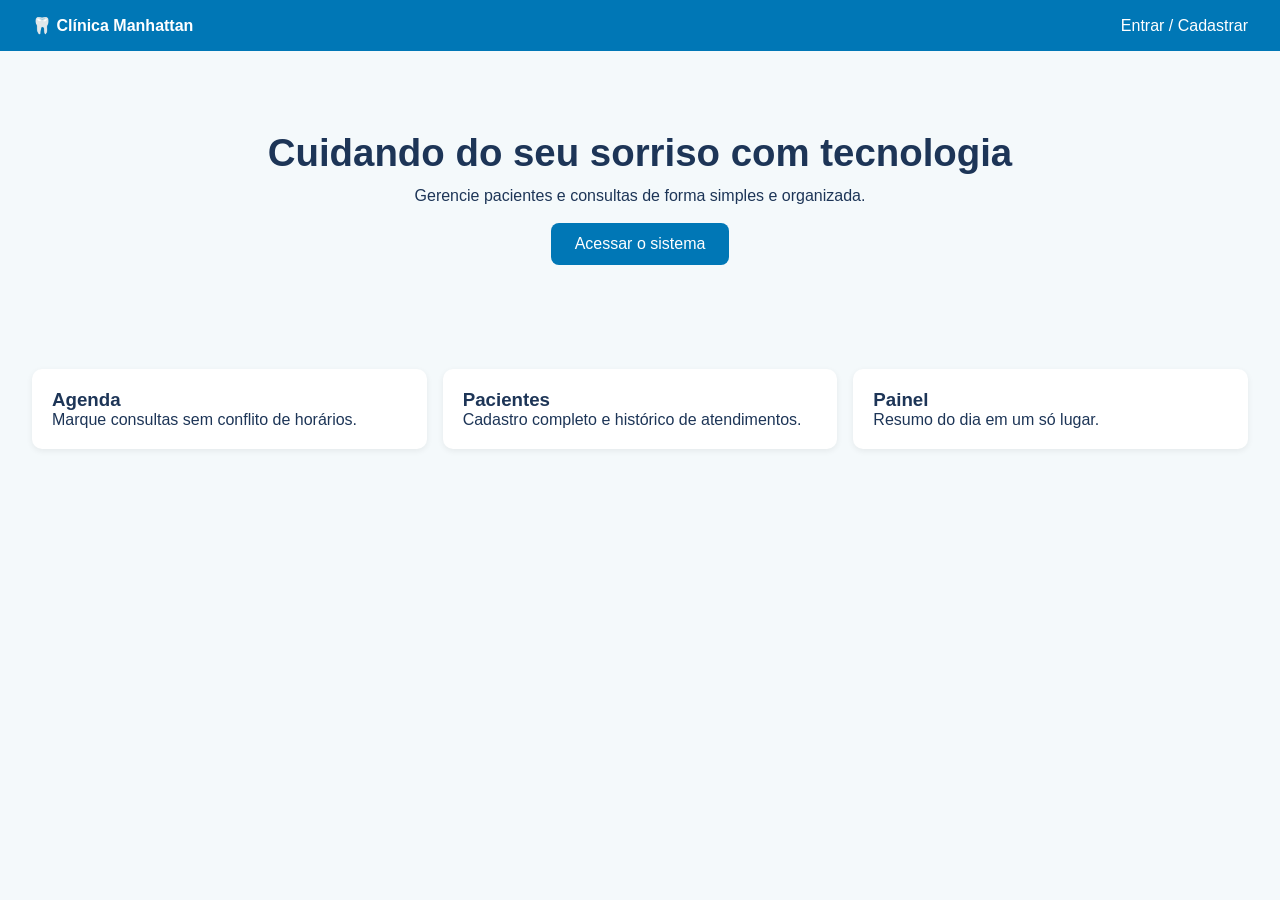
==== index.html @ 1cda0d14 "feat: adiciona tela inicial e estilos base" ====
<!DOCTYPE html>
<html lang="pt-BR">

<head>
    <meta charset="UTF-8">
    <meta name="viewport" content="width=device-width, initial-scale=1">
    <title>Clínica Manhattan - Clínica Odontológica</title>
    <link rel="stylesheet" href="css/style.css">
</head>

<body>
    <header>
        <strong>🦷 Clínica Manhattan</strong>
        <nav><a href="login.html">Entrar / Cadastrar</a></nav>
    </header>
    <section class="hero">
        <h1>Cuidando do seu sorriso com tecnologia</h1>
        <p>Gerencie pacientes e consultas de forma simples e organizada.</p><br>
        <a class="btn" href="login.html">Acessar o sistema</a>
    </section>
    <section class="cards">
        <div class="card">
            <h3>Agenda</h3>
            <p>Marque consultas sem conflito de horários.</p>
        </div>
        <div class="card">
            <h3>Pacientes</h3>
            <p>Cadastro completo e histórico de atendimentos.</p>
        </div>
        <div class="card">
            <h3>Painel</h3>
            <p>Resumo do dia em um só lugar.</p>
        </div>
    </section>
</body>

</html>
---- css/style.css ----
* {
    box-sizing: border-box;
    margin: 0;
    font-family: Arial, sans-serif;
}

body {
    background: #f4f9fb;
    color: #1d3557;
}

header {
    background: #0077b6;
    color: #fff;
    padding: 16px 32px;
    display: flex;
    justify-content: space-between;
    align-items: center;
}

header a {
    color: #fff;
    text-decoration: none;
    margin-left: 16px;
}

.hero {
    text-align: center;
    padding: 80px 20px;
}

.hero h1 {
    font-size: 2.4rem;
    margin-bottom: 12px;
}

.btn {
    display: inline-block;
    background: #0077b6;
    color: #fff;
    border: 0;
    padding: 12px 24px;
    border-radius: 8px;
    cursor: pointer;
    text-decoration: none;
}

.cards {
    display: grid;
    grid-template-columns: repeat(auto-fit, minmax(200px, 1fr));
    gap: 16px;
    padding: 24px 32px;
}

.card {
    background: #fff;
    padding: 20px;
    border-radius: 10px;
    box-shadow: 0 2px 6px #0001;
}

form {
    background: #fff;
    max-width: 380px;
    margin: 40px auto;
    padding: 24px;
    border-radius: 10px;
    box-shadow: 0 2px 6px #0001;
}

form input,
form select {
    width: 100%;
    padding: 10px;
    margin: 8px 0 14px;
    border: 1px solid #ccc;
    border-radius: 6px;
}

table {
    width: 100%;
    background: #fff;
    border-collapse: collapse;
}

th,
td {
    padding: 10px;
    border-bottom: 1px solid #eee;
    text-align: left;
}

.container {
    padding: 24px 32px;
}
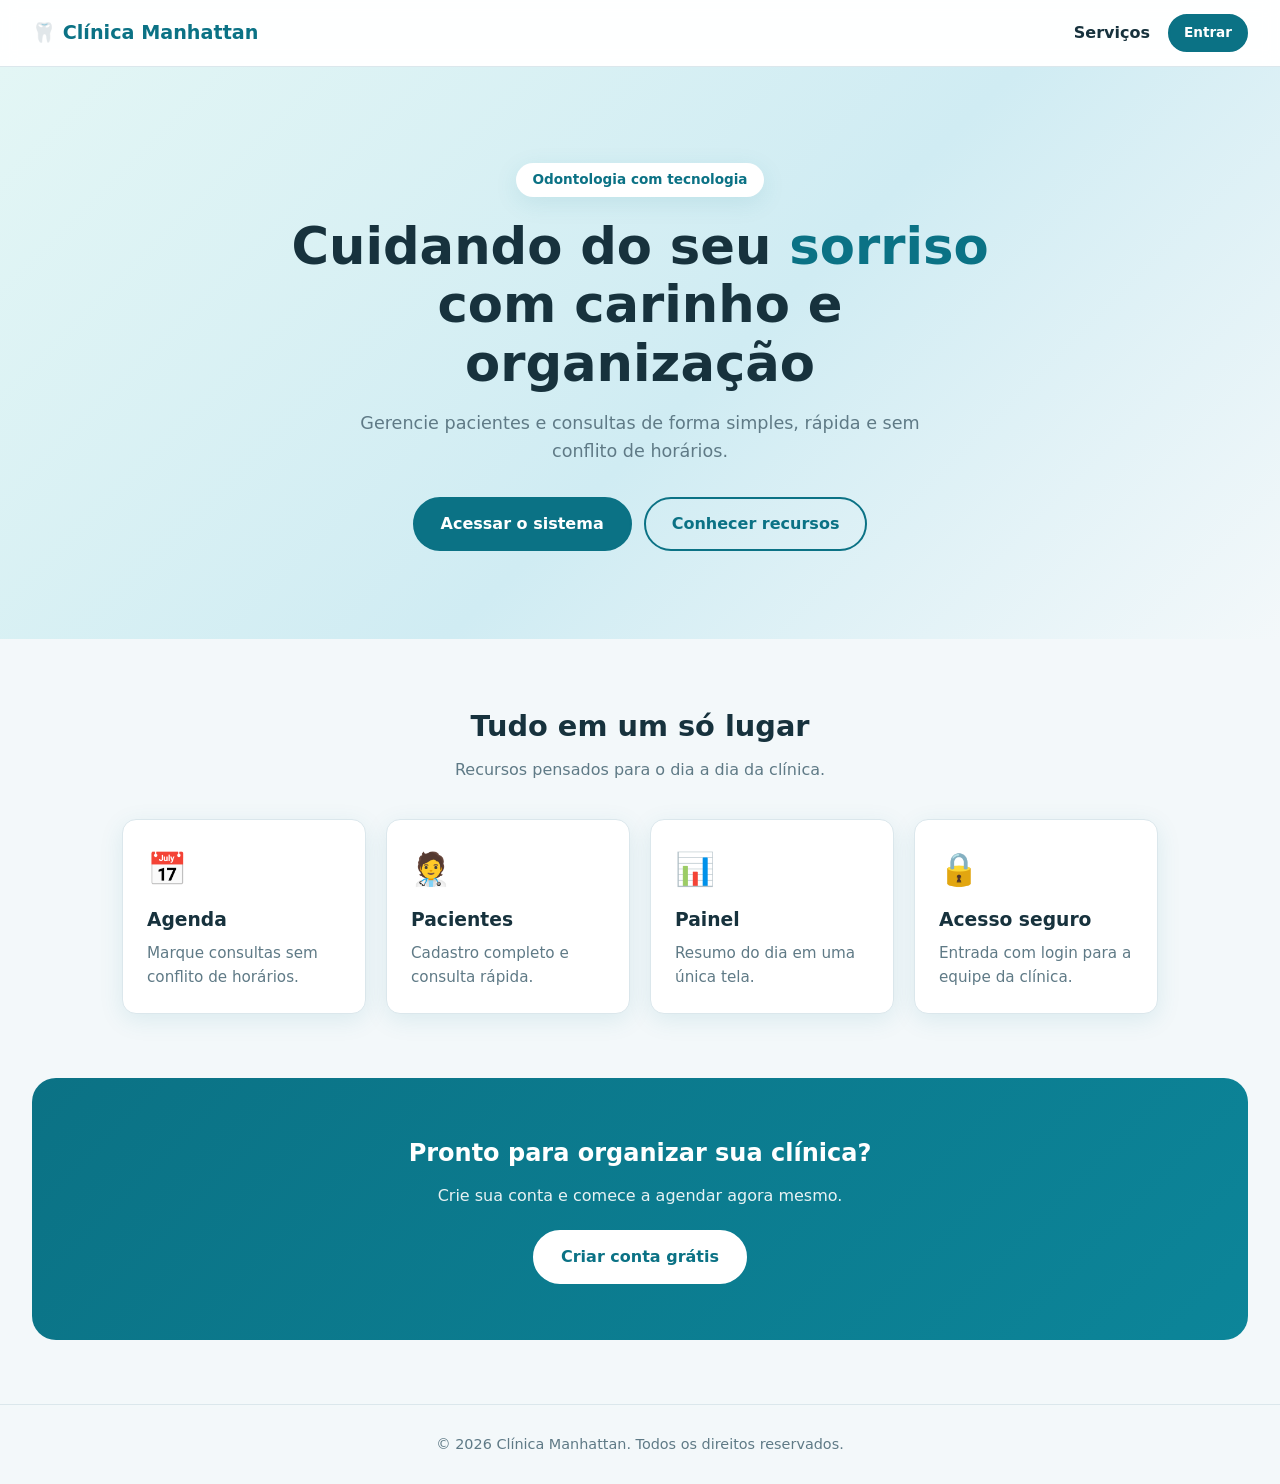
==== commit 623603be: "feat: moderniza tela inicial e login com abas" ====
--- a/index.html
+++ b/index.html
@@ -11,27 +11,52 @@
 <body>
     <header>
         <strong>🦷 Clínica Manhattan</strong>
-        <nav><a href="login.html">Entrar / Cadastrar</a></nav>
+        <nav>
+            <a href="#servicos">Serviços</a>
+            <a href="login.html" class="btn btn-sm">Entrar</a>
+        </nav>
     </header>
+
     <section class="hero">
-        <h1>Cuidando do seu sorriso com tecnologia</h1>
-        <p>Gerencie pacientes e consultas de forma simples e organizada.</p><br>
-        <a class="btn" href="login.html">Acessar o sistema</a>
-    </section>
-    <section class="cards">
-        <div class="card">
-            <h3>Agenda</h3>
-            <p>Marque consultas sem conflito de horários.</p>
-        </div>
-        <div class="card">
-            <h3>Pacientes</h3>
-            <p>Cadastro completo e histórico de atendimentos.</p>
-        </div>
-        <div class="card">
-            <h3>Painel</h3>
-            <p>Resumo do dia em um só lugar.</p>
+        <span class="selo">Odontologia com tecnologia</span>
+        <h1>Cuidando do seu <span>sorriso</span> com carinho e organização</h1>
+        <p>Gerencie pacientes e consultas de forma simples, rápida e sem conflito de horários.</p>
+        <div class="acoes">
+            <a class="btn" href="login.html">Acessar o sistema</a>
+            <a class="btn btn-outline" href="#servicos">Conhecer recursos</a>
         </div>
     </section>
+
+    <section class="secao" id="servicos">
+        <h2>Tudo em um só lugar</h2>
+        <p class="sub">Recursos pensados para o dia a dia da clínica.</p>
+        <div class="cards">
+            <div class="card"><span class="icone">📅</span>
+                <h3>Agenda</h3>
+                <p>Marque consultas sem conflito de horários.</p>
+            </div>
+            <div class="card"><span class="icone">🧑‍⚕️</span>
+                <h3>Pacientes</h3>
+                <p>Cadastro completo e consulta rápida.</p>
+            </div>
+            <div class="card"><span class="icone">📊</span>
+                <h3>Painel</h3>
+                <p>Resumo do dia em uma única tela.</p>
+            </div>
+            <div class="card"><span class="icone">🔒</span>
+                <h3>Acesso seguro</h3>
+                <p>Entrada com login para a equipe da clínica.</p>
+            </div>
+        </div>
+    </section>
+
+    <section class="cta">
+        <h2>Pronto para organizar sua clínica?</h2>
+        <p>Crie sua conta e comece a agendar agora mesmo.</p>
+        <a class="btn" href="login.html">Criar conta grátis</a>
+    </section>
+
+    <footer>© 2026 Clínica Manhattan. Todos os direitos reservados.</footer>
 </body>
 
 </html>
--- a/css/style.css
+++ b/css/style.css
@@ -1,95 +1,463 @@
+:root {
+    --primary: #0b7285;
+    --primary-dark: #095c6b;
+    --accent: #20c997;
+    --bg: #f3f8fa;
+    --text: #17323d;
+    --muted: #5f7a86;
+    --card: #ffffff;
+    --border: #dbe7ec;
+    --danger: #e03131;
+    --radius: 14px;
+    --shadow: 0 6px 24px rgba(11, 114, 133, 0.10);
+}
+
 * {
     box-sizing: border-box;
     margin: 0;
-    font-family: Arial, sans-serif;
+    padding: 0;
+}
+
+html {
+    scroll-behavior: smooth;
 }
 
 body {
-    background: #f4f9fb;
-    color: #1d3557;
-}
-
+    font-family: "Segoe UI", system-ui, -apple-system, Roboto, Arial, sans-serif;
+    background: var(--bg);
+    color: var(--text);
+    line-height: 1.6;
+}
+
+a {
+    color: inherit;
+}
+
+/* ---------- Cabeçalho ---------- */
 header {
-    background: #0077b6;
-    color: #fff;
-    padding: 16px 32px;
+    position: sticky;
+    top: 0;
+    z-index: 10;
+    background: rgba(255, 255, 255, 0.92);
+    backdrop-filter: blur(8px);
+    border-bottom: 1px solid var(--border);
+    padding: 14px 32px;
     display: flex;
     justify-content: space-between;
     align-items: center;
 }
 
+header strong {
+    font-size: 1.2rem;
+    color: var(--primary);
+}
+
 header a {
-    color: #fff;
     text-decoration: none;
-    margin-left: 16px;
-}
-
-.hero {
-    text-align: center;
-    padding: 80px 20px;
-}
-
-.hero h1 {
-    font-size: 2.4rem;
-    margin-bottom: 12px;
-}
-
+}
+
+header nav {
+    display: flex;
+    align-items: center;
+    gap: 18px;
+    font-weight: 600;
+}
+
+header nav a:hover {
+    color: var(--primary);
+}
+
+#usuario {
+    color: var(--muted);
+    font-weight: 500;
+}
+
+/* ---------- Botões ---------- */
 .btn {
     display: inline-block;
-    background: #0077b6;
+    background: var(--primary);
     color: #fff;
-    border: 0;
-    padding: 12px 24px;
-    border-radius: 8px;
+    border: 2px solid var(--primary);
+    padding: 12px 26px;
+    border-radius: 999px;
+    font-size: 1rem;
+    font-weight: 600;
     cursor: pointer;
     text-decoration: none;
+    transition: transform .15s, background .15s, box-shadow .15s;
+}
+
+.btn:hover {
+    background: var(--primary-dark);
+    border-color: var(--primary-dark);
+    transform: translateY(-2px);
+    box-shadow: var(--shadow);
+}
+
+.btn-outline {
+    background: transparent;
+    color: var(--primary);
+}
+
+.btn-outline:hover {
+    color: #fff;
+}
+
+.btn-block {
+    width: 100%;
+}
+
+.btn-sm {
+    padding: 6px 14px;
+    font-size: .85rem;
+}
+
+/* ---------- Tela inicial ---------- */
+.hero {
+    text-align: center;
+    padding: 96px 20px 88px;
+    background: linear-gradient(135deg, #e3f6f5 0%, #d0ecf3 55%, #f3f8fa 100%);
+}
+
+.hero .selo {
+    display: inline-block;
+    background: #fff;
+    color: var(--primary);
+    padding: 6px 16px;
+    border-radius: 999px;
+    font-size: .85rem;
+    font-weight: 600;
+    box-shadow: var(--shadow);
+    margin-bottom: 20px;
+}
+
+.hero h1 {
+    font-size: clamp(2rem, 5vw, 3.2rem);
+    line-height: 1.15;
+    max-width: 760px;
+    margin: 0 auto 16px;
+}
+
+.hero h1 span {
+    color: var(--primary);
+}
+
+.hero p {
+    color: var(--muted);
+    font-size: 1.1rem;
+    max-width: 560px;
+    margin: 0 auto 32px;
+}
+
+.hero .acoes {
+    display: flex;
+    gap: 12px;
+    justify-content: center;
+    flex-wrap: wrap;
+}
+
+.secao {
+    padding: 64px 32px;
+    max-width: 1100px;
+    margin: 0 auto;
+}
+
+.secao h2 {
+    text-align: center;
+    font-size: 1.8rem;
+    margin-bottom: 8px;
+}
+
+.secao .sub {
+    text-align: center;
+    color: var(--muted);
+    margin-bottom: 36px;
 }
 
 .cards {
+    display: grid;
+    grid-template-columns: repeat(auto-fit, minmax(220px, 1fr));
+    gap: 20px;
+}
+
+.card {
+    background: var(--card);
+    padding: 24px;
+    border-radius: var(--radius);
+    border: 1px solid var(--border);
+    box-shadow: var(--shadow);
+    transition: transform .2s;
+}
+
+.card:hover {
+    transform: translateY(-4px);
+}
+
+.card .icone {
+    font-size: 2rem;
+    display: block;
+    margin-bottom: 10px;
+}
+
+.card h3 {
+    margin-bottom: 6px;
+}
+
+.card p {
+    color: var(--muted);
+    font-size: .95rem;
+}
+
+.cta {
+    background: linear-gradient(135deg, var(--primary), #0c8599);
+    color: #fff;
+    text-align: center;
+    padding: 56px 20px;
+    margin: 0 32px 64px;
+    border-radius: 24px;
+}
+
+.cta h2 {
+    margin-bottom: 10px;
+}
+
+.cta p {
+    margin-bottom: 22px;
+    opacity: .9;
+}
+
+.cta .btn {
+    background: #fff;
+    color: var(--primary);
+    border-color: #fff;
+}
+
+footer {
+    text-align: center;
+    color: var(--muted);
+    padding: 28px 20px;
+    border-top: 1px solid var(--border);
+    font-size: .9rem;
+}
+
+/* ---------- Login ---------- */
+.auth-wrap {
+    min-height: calc(100vh - 62px);
+    display: flex;
+    align-items: center;
+    justify-content: center;
+    padding: 32px 16px;
+    background: linear-gradient(135deg, #e3f6f5, #d0ecf3);
+}
+
+.auth-box {
+    width: 100%;
+    max-width: 420px;
+    background: var(--card);
+    border-radius: 20px;
+    box-shadow: var(--shadow);
+    padding: 32px;
+    border: 1px solid var(--border);
+}
+
+.auth-box h2 {
+    margin-bottom: 4px;
+}
+
+.auth-box .sub {
+    color: var(--muted);
+    margin-bottom: 20px;
+    font-size: .95rem;
+}
+
+.tabs {
+    display: flex;
+    background: var(--bg);
+    border-radius: 999px;
+    padding: 4px;
+    margin-bottom: 24px;
+}
+
+.tabs button {
+    flex: 1;
+    border: 0;
+    background: transparent;
+    padding: 10px;
+    border-radius: 999px;
+    font-weight: 600;
+    cursor: pointer;
+    color: var(--muted);
+    font-size: .95rem;
+}
+
+.tabs button.ativo {
+    background: var(--primary);
+    color: #fff;
+}
+
+.oculto {
+    display: none;
+}
+
+/* ---------- Formulários ---------- */
+form label {
+    display: block;
+    font-size: .85rem;
+    font-weight: 600;
+    margin-bottom: 4px;
+}
+
+form input,
+form select {
+    width: 100%;
+    padding: 12px 14px;
+    margin-bottom: 14px;
+    border: 1px solid var(--border);
+    border-radius: 10px;
+    font-size: 1rem;
+    background: #fff;
+    color: var(--text);
+}
+
+form input:focus,
+form select:focus {
+    outline: none;
+    border-color: var(--primary);
+    box-shadow: 0 0 0 3px rgba(11, 114, 133, 0.15);
+}
+
+/* ---------- Painel ---------- */
+.container {
+    max-width: 1100px;
+    margin: 0 auto;
+    padding: 32px 24px 64px;
+}
+
+.container h1 {
+    margin-bottom: 4px;
+}
+
+.container .sub {
+    color: var(--muted);
+    margin-bottom: 24px;
+}
+
+.stats {
     display: grid;
     grid-template-columns: repeat(auto-fit, minmax(200px, 1fr));
     gap: 16px;
-    padding: 24px 32px;
-}
-
-.card {
-    background: #fff;
+    margin-bottom: 32px;
+}
+
+.stat {
+    background: var(--card);
+    border-radius: var(--radius);
     padding: 20px;
-    border-radius: 10px;
-    box-shadow: 0 2px 6px #0001;
-}
-
-form {
-    background: #fff;
-    max-width: 380px;
-    margin: 40px auto;
+    border: 1px solid var(--border);
+    border-left: 5px solid var(--primary);
+    box-shadow: var(--shadow);
+}
+
+.stat:nth-child(2) {
+    border-left-color: var(--accent);
+}
+
+.stat:nth-child(3) {
+    border-left-color: #f59f00;
+}
+
+.stat strong {
+    display: block;
+    font-size: 2rem;
+    line-height: 1.2;
+}
+
+.stat span {
+    color: var(--muted);
+    font-size: .9rem;
+}
+
+.grid-2 {
+    display: grid;
+    grid-template-columns: repeat(auto-fit, minmax(300px, 1fr));
+    gap: 20px;
+    margin-bottom: 32px;
+}
+
+.painel {
+    background: var(--card);
+    border-radius: var(--radius);
     padding: 24px;
-    border-radius: 10px;
-    box-shadow: 0 2px 6px #0001;
-}
-
-form input,
-form select {
-    width: 100%;
-    padding: 10px;
-    margin: 8px 0 14px;
-    border: 1px solid #ccc;
-    border-radius: 6px;
+    border: 1px solid var(--border);
+    box-shadow: var(--shadow);
+}
+
+.painel h2 {
+    font-size: 1.15rem;
+    margin-bottom: 16px;
+}
+
+.painel form {
+    margin: 0;
+    padding: 0;
+    box-shadow: none;
+    max-width: none;
+    background: none;
+}
+
+.tabela-wrap {
+    overflow-x: auto;
 }
 
 table {
     width: 100%;
-    background: #fff;
     border-collapse: collapse;
 }
 
-th,
+th {
+    text-align: left;
+    font-size: .8rem;
+    text-transform: uppercase;
+    letter-spacing: .04em;
+    color: var(--muted);
+    padding: 10px 12px;
+    border-bottom: 2px solid var(--border);
+}
+
 td {
-    padding: 10px;
-    border-bottom: 1px solid #eee;
-    text-align: left;
-}
-
-.container {
-    padding: 24px 32px;
+    padding: 12px;
+    border-bottom: 1px solid var(--border);
+}
+
+tbody tr:hover {
+    background: #f7fbfc;
+}
+
+.vazio {
+    text-align: center;
+    color: var(--muted);
+    padding: 24px;
+}
+
+/* ---------- Responsivo ---------- */
+@media (max-width: 600px) {
+    header {
+        padding: 12px 16px;
+    }
+
+    .hero {
+        padding: 64px 16px;
+    }
+
+    .secao {
+        padding: 48px 16px;
+    }
+
+    .cta {
+        margin: 0 16px 48px;
+    }
+
+    .container {
+        padding: 20px 16px 48px;
+    }
 }
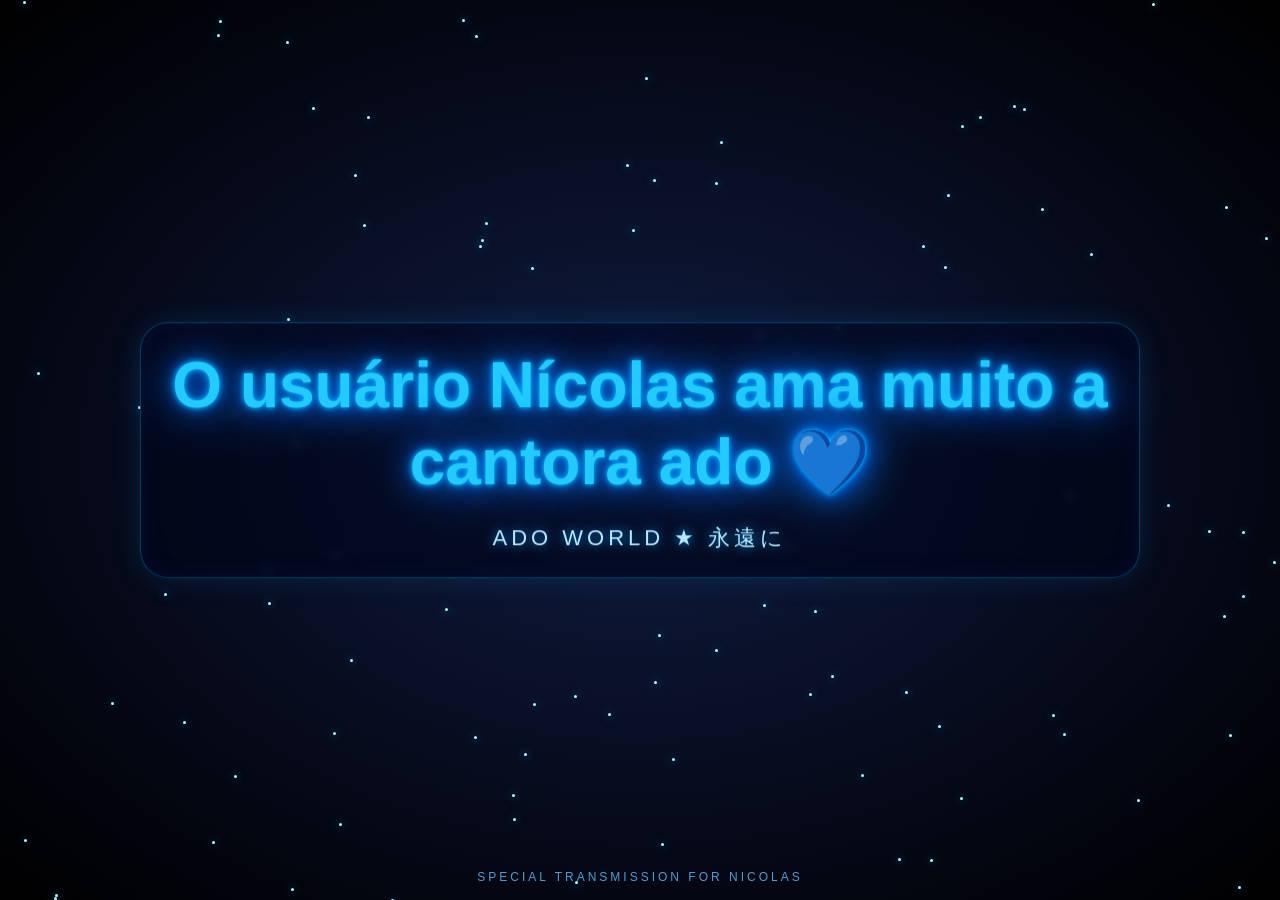
==== commit 35575aaa: "ado plushie" ====
--- a/index.html
+++ b/index.html
@@ -1,62 +1,224 @@
+
 <!DOCTYPE html>
 <html lang="pt-BR">
-
 <head>
-    <meta charset="UTF-8">
-    <meta name="viewport" content="width=device-width, initial-scale=1">
-    <title>Clínica Manhattan - Clínica Odontológica</title>
-    <link rel="stylesheet" href="css/style.css">
+  <meta charset="UTF-8">
+  <meta name="viewport" content="width=device-width, initial-scale=1.0">
+  <title>Nícolas ama Ado 💙</title>
+
+  <style>
+    * {
+      box-sizing: border-box;
+    }
+
+    html, body {
+      margin: 0;
+      width: 100%;
+      min-height: 100%;
+      overflow: hidden;
+    }
+
+    body {
+      background:
+        radial-gradient(ellipse at center, #101d42 0%, #050816 65%, #000 100%);
+      font-family: Arial, Helvetica, sans-serif;
+      color: white;
+    }
+
+    #universo {
+      position: fixed;
+      inset: 0;
+      overflow: hidden;
+      isolation: isolate;
+    }
+
+    .estrela {
+      position: absolute;
+      width: 3px;
+      height: 3px;
+      border-radius: 50%;
+      background: #b9f4ff;
+      box-shadow: 0 0 10px #00bfff;
+      animation: piscar 2s ease-in-out infinite alternate;
+    }
+
+    #mensagem {
+      position: absolute;
+      z-index: 5;
+      top: 50%;
+      left: 50%;
+      width: min(92%, 1000px);
+      transform: translate(-50%, -50%);
+      text-align: center;
+      padding: 24px;
+      border: 1px solid rgba(0, 191, 255, 0.3);
+      border-radius: 28px;
+      background: rgba(0, 5, 25, 0.65);
+      backdrop-filter: blur(5px);
+      box-shadow:
+        0 0 30px rgba(0, 153, 255, 0.15),
+        inset 0 0 25px rgba(0, 100, 255, 0.08);
+      pointer-events: none;
+    }
+
+    h1 {
+      margin: 0;
+      color: #24caff;
+      font-size: clamp(28px, 5vw, 64px);
+      line-height: 1.2;
+      font-weight: 900;
+      text-shadow:
+        0 0 5px #00bfff,
+        0 0 12px #008cff,
+        0 0 30px #005dff,
+        0 0 60px #008cff;
+      animation: neon 2s ease-in-out infinite alternate;
+    }
+
+    .subtitulo {
+      margin-top: 22px;
+      color: #b8eaff;
+      font-size: clamp(15px, 2vw, 22px);
+      letter-spacing: 4px;
+      text-shadow: 0 0 12px #009dff;
+    }
+
+    .pelucia {
+      position: absolute;
+      z-index: 2;
+      width: var(--tamanho);
+      height: auto;
+      object-fit: contain;
+      user-select: none;
+      pointer-events: none;
+      filter: drop-shadow(0 0 12px rgba(0, 191, 255, 0.75));
+      animation: flutuar var(--duracao) ease-in-out infinite alternate;
+      animation-delay: var(--atraso);
+      will-change: transform;
+    }
+
+    @keyframes flutuar {
+      0% {
+        transform: translate3d(0, 0, 0) rotate(-15deg);
+      }
+      25% {
+        transform: translate3d(45px, -65px, 0) rotate(12deg);
+      }
+      50% {
+        transform: translate3d(-35px, -110px, 0) rotate(-8deg);
+      }
+      75% {
+        transform: translate3d(60px, 35px, 0) rotate(16deg);
+      }
+      100% {
+        transform: translate3d(-25px, 65px, 0) rotate(-12deg);
+      }
+    }
+
+    @keyframes neon {
+      from {
+        opacity: 0.8;
+        filter: brightness(0.9);
+      }
+      to {
+        opacity: 1;
+        filter: brightness(1.3);
+      }
+    }
+
+    @keyframes piscar {
+      from { opacity: 0.2; transform: scale(0.7); }
+      to { opacity: 1; transform: scale(1.5); }
+    }
+
+    #assinatura {
+      position: absolute;
+      z-index: 6;
+      bottom: 16px;
+      left: 0;
+      width: 100%;
+      text-align: center;
+      color: #6cbfff;
+      font-size: 12px;
+      letter-spacing: 3px;
+      opacity: 0.8;
+      pointer-events: none;
+    }
+
+    @media (max-width: 600px) {
+      #mensagem {
+        padding: 20px 12px;
+      }
+
+      .subtitulo {
+        letter-spacing: 2px;
+      }
+    }
+
+    @media (prefers-reduced-motion: reduce) {
+      *, *::before, *::after {
+        animation-duration: 10s !important;
+      }
+    }
+  </style>
 </head>
 
 <body>
-    <header>
-        <strong>🦷 Clínica Manhattan</strong>
-        <nav>
-            <a href="#servicos">Serviços</a>
-            <a href="login.html" class="btn btn-sm">Entrar</a>
-        </nav>
-    </header>
-
-    <section class="hero">
-        <span class="selo">Odontologia com tecnologia</span>
-        <h1>Cuidando do seu <span>sorriso</span> com carinho e organização</h1>
-        <p>Gerencie pacientes e consultas de forma simples, rápida e sem conflito de horários.</p>
-        <div class="acoes">
-            <a class="btn" href="login.html">Acessar o sistema</a>
-            <a class="btn btn-outline" href="#servicos">Conhecer recursos</a>
-        </div>
+  <main id="universo">
+    <section id="mensagem">
+      <h1>O usuário Nícolas ama muito a cantora ado 💙</h1>
+      <div class="subtitulo">ADO WORLD ★ 永遠に</div>
     </section>
 
-    <section class="secao" id="servicos">
-        <h2>Tudo em um só lugar</h2>
-        <p class="sub">Recursos pensados para o dia a dia da clínica.</p>
-        <div class="cards">
-            <div class="card"><span class="icone">📅</span>
-                <h3>Agenda</h3>
-                <p>Marque consultas sem conflito de horários.</p>
-            </div>
-            <div class="card"><span class="icone">🧑‍⚕️</span>
-                <h3>Pacientes</h3>
-                <p>Cadastro completo e consulta rápida.</p>
-            </div>
-            <div class="card"><span class="icone">📊</span>
-                <h3>Painel</h3>
-                <p>Resumo do dia em uma única tela.</p>
-            </div>
-            <div class="card"><span class="icone">🔒</span>
-                <h3>Acesso seguro</h3>
-                <p>Entrada com login para a equipe da clínica.</p>
-            </div>
-        </div>
-    </section>
-
-    <section class="cta">
-        <h2>Pronto para organizar sua clínica?</h2>
-        <p>Crie sua conta e comece a agendar agora mesmo.</p>
-        <a class="btn" href="login.html">Criar conta grátis</a>
-    </section>
-
-    <footer>© 2026 Clínica Manhattan. Todos os direitos reservados.</footer>
+    <div id="assinatura">SPECIAL TRANSMISSION FOR NICOLAS</div>
+  </main>
+
+  <script>
+    const universo = document.getElementById("universo");
+
+    // Envie a imagem da pelúcia para images/pelucia.png no repositório.
+    const imagemPelucia = "images/pelucia.png";
+
+    // Cria estrelas no fundo.
+    for (let i = 0; i < 100; i++) {
+      const estrela = document.createElement("span");
+      estrela.className = "estrela";
+      estrela.style.left = Math.random() * 100 + "%";
+      estrela.style.top = Math.random() * 100 + "%";
+      estrela.style.animationDelay = Math.random() * 3 + "s";
+      universo.appendChild(estrela);
+    }
+
+    // Cria as pelúcias flutuantes.
+    for (let i = 0; i < 22; i++) {
+      const pelucia = document.createElement("img");
+
+      pelucia.className = "pelucia";
+      pelucia.src = imagemPelucia;
+      pelucia.alt = "";
+      pelucia.draggable = false;
+
+      const tamanho = 55 + Math.random() * 65;
+
+      pelucia.style.setProperty("--tamanho", tamanho + "px");
+      pelucia.style.setProperty(
+        "--duracao",
+        (5 + Math.random() * 8) + "s"
+      );
+      pelucia.style.setProperty(
+        "--atraso",
+        (-Math.random() * 10) + "s"
+      );
+
+      pelucia.style.left = Math.random() * 92 + "%";
+      pelucia.style.top = Math.random() * 88 + "%";
+
+      pelucia.onerror = () => {
+        pelucia.style.display = "none";
+      };
+
+      universo.appendChild(pelucia);
+    }
+  </script>
 </body>
-
-</html>+</html>
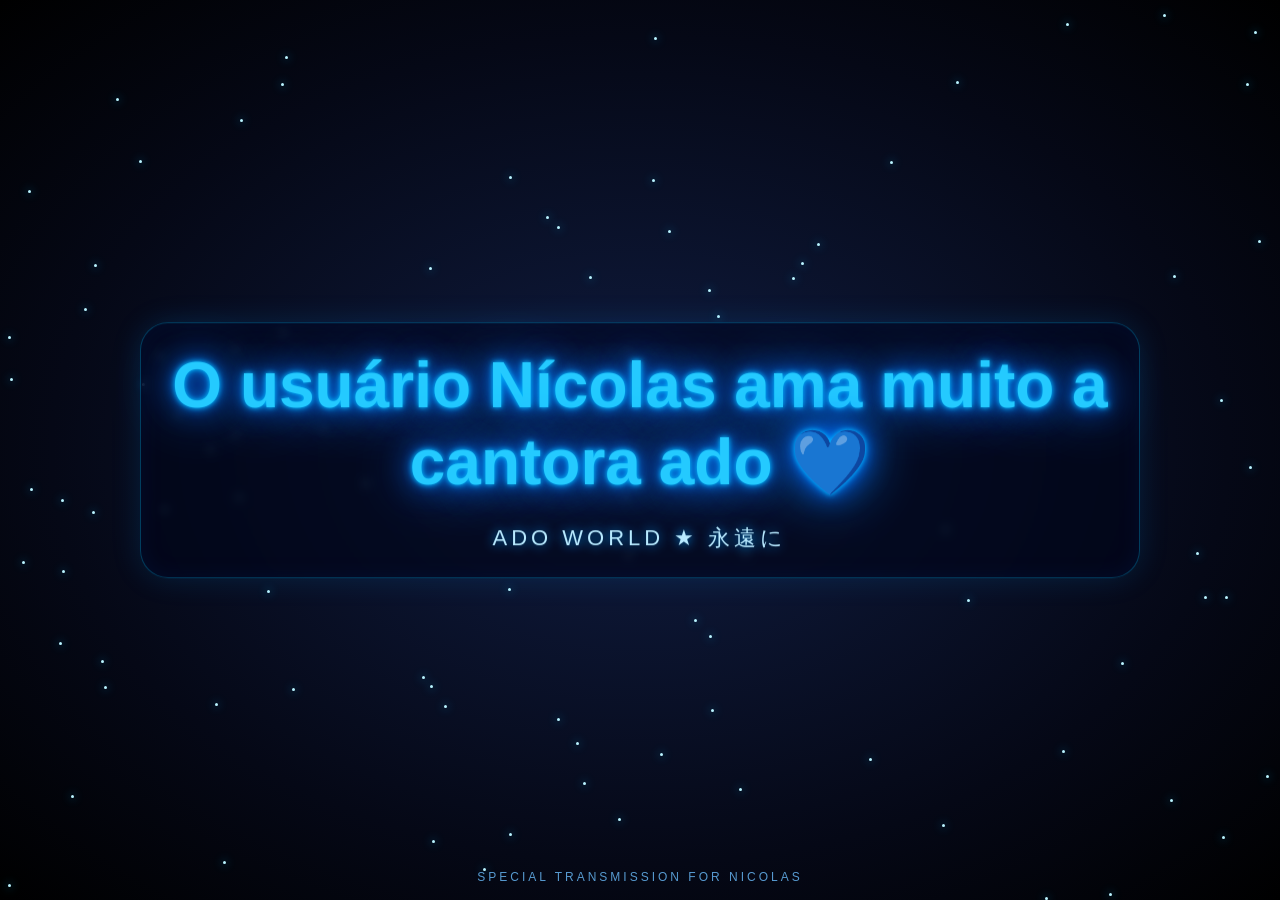
==== commit d7cdb1de: "Fix title casing in index.html" ====
--- a/index.html
+++ b/index.html
@@ -4,7 +4,7 @@
 <head>
   <meta charset="UTF-8">
   <meta name="viewport" content="width=device-width, initial-scale=1.0">
-  <title>Nícolas ama Ado 💙</title>
+  <title>NíColas ama Ado 💙</title>
 
   <style>
     * {
